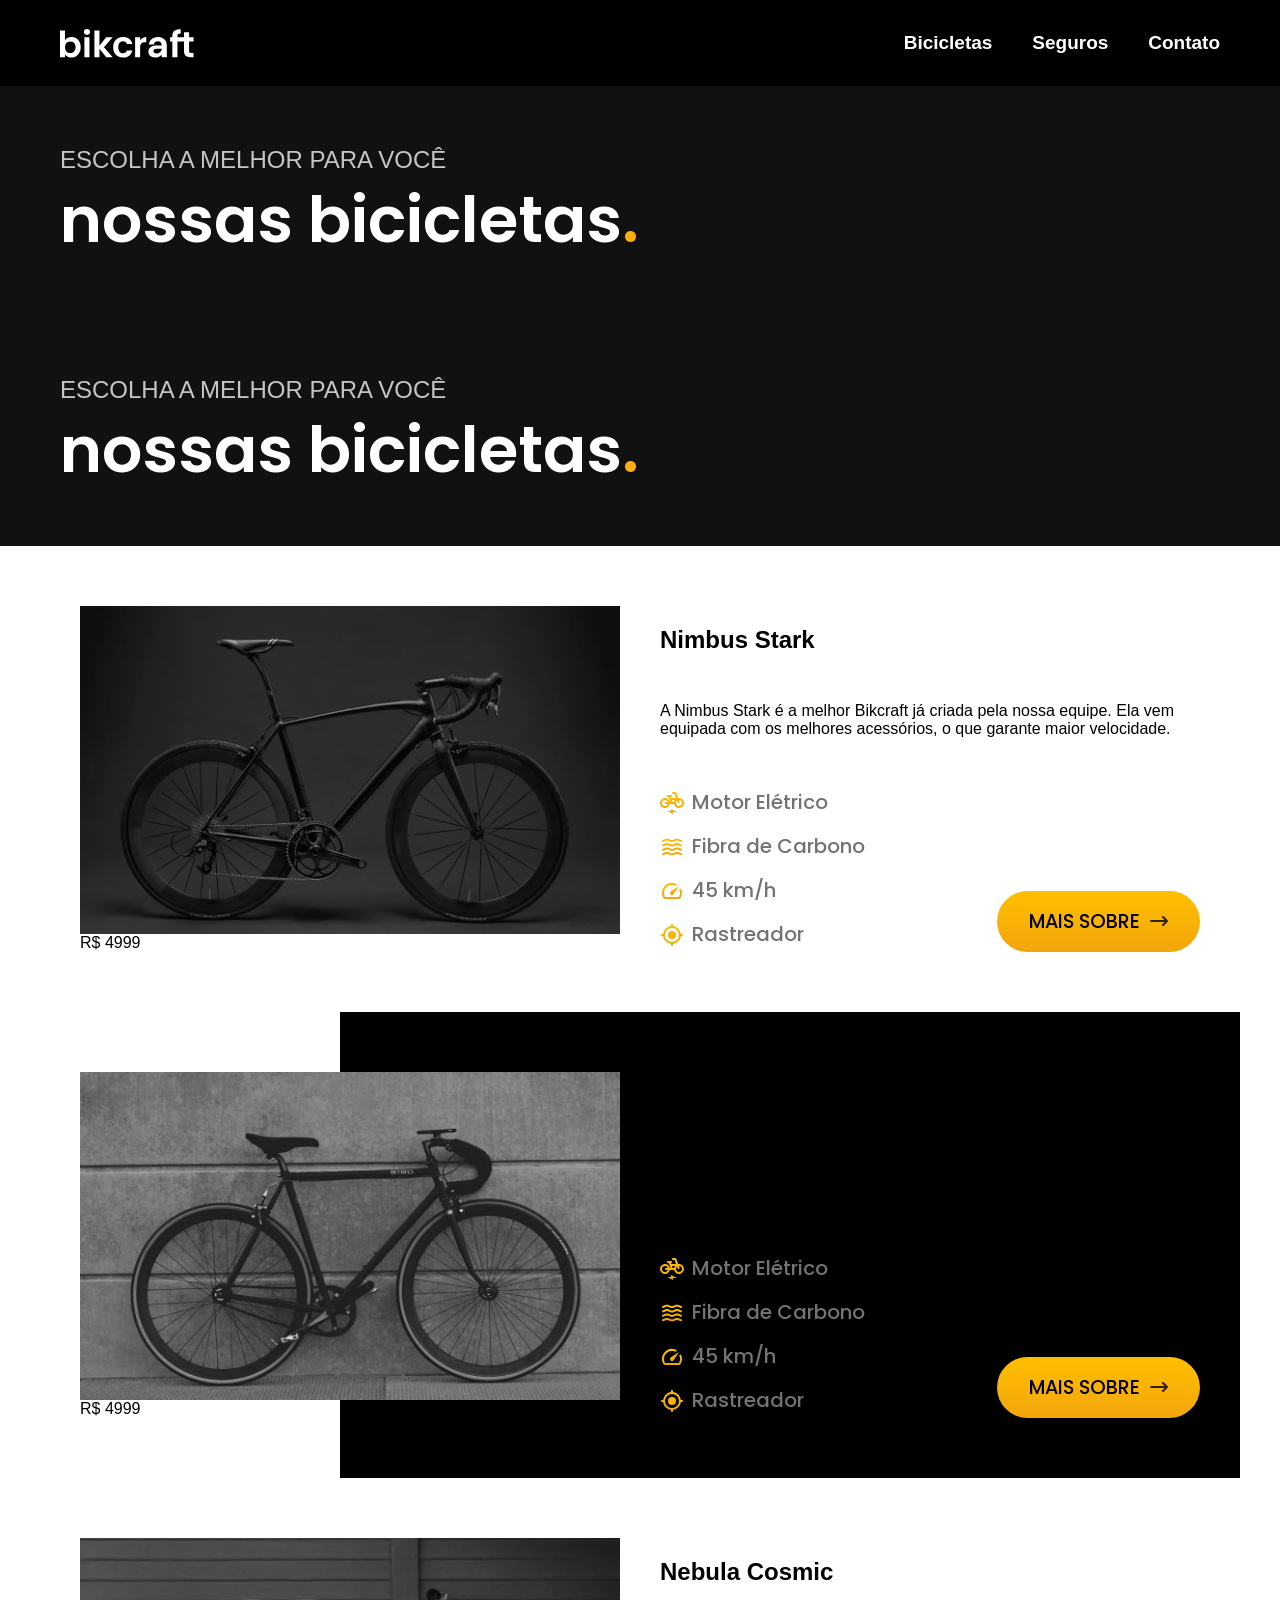
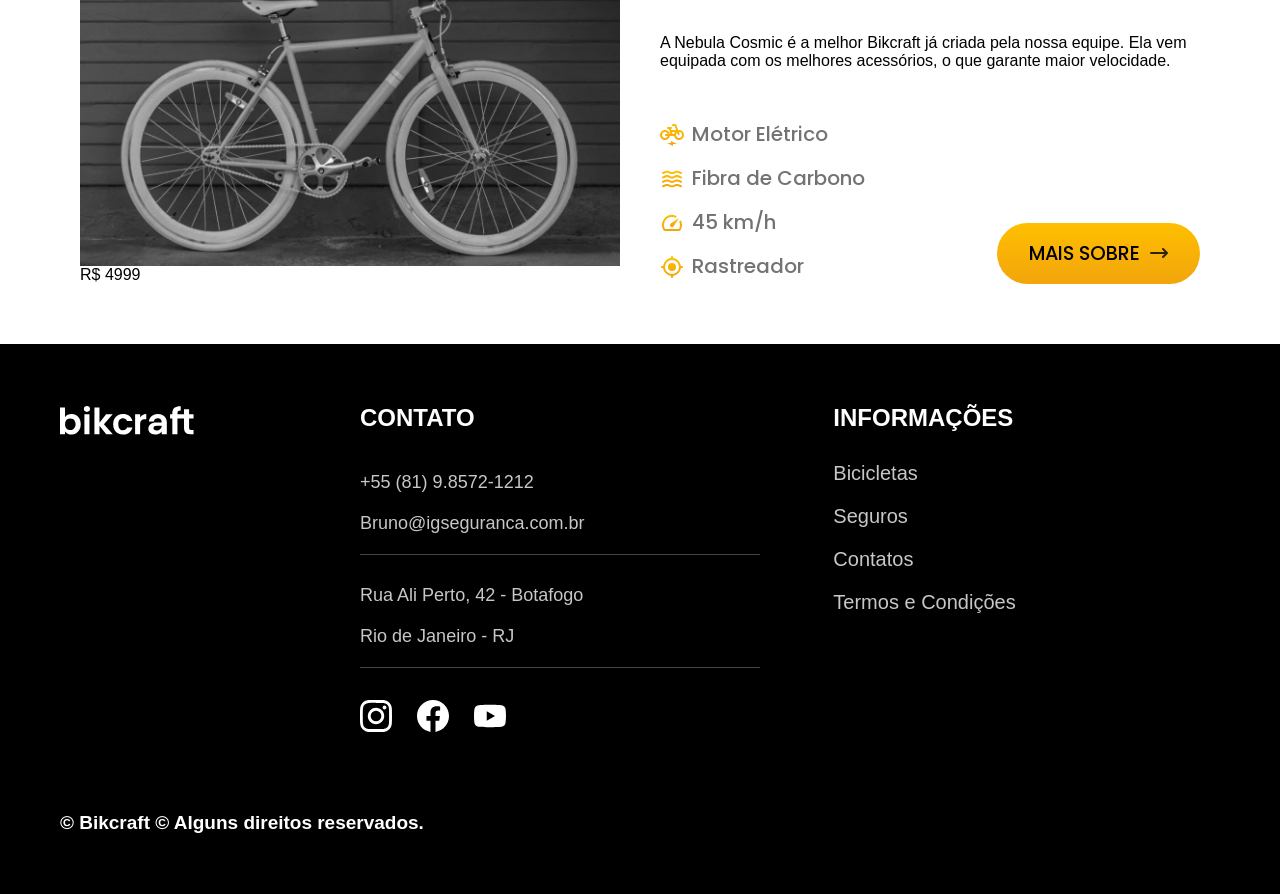
==== bibicletas.html @ bde9c74a "adicionar index bicicletas" ====
<!DOCTYPE html>
<html lang="pt-br">

<head>
  <meta charset="UTF-8">
  <meta name="viewport" content="width=device-width, initial-scale=1.0">
  <title>Document</title>
  <link rel="preconnect" href="https://fonts.googleapis.com">
  <link rel="preconnect" href="https://fonts.gstatic.com" crossorigin>
  <link href="https://fonts.googleapis.com/css2?family=Fira+Sans:wght@400;700&family=Merriweather:ital,opsz,wght@0,18..144,300..900;1,18..144,300..900&family=Poppins:ital,wght@0,100;0,200;0,300;0,400;0,500;0,600;0,700;0,800;0,900;1,100;1,200;1,300;1,400;1,500;1,600;1,700;1,800;1,900&display=swap" rel="stylesheet">
  <link rel="stylesheet" href="./css/style.css">

</head>

<body>
  <header class="header-bg">
    <div class="header">
      <a href="./">
        <img src="./img/bikcraft.svg" alt="">
      </a>
      <nav aria-label="primaria">
        <ul class="header-menu">
          <li><a href="./bicicletas.html">Bicicletas</a></li>
          <li><a href="./seguros.html">Seguros</a></li>
          <li><a href="./contato.html">Contato</a></li>
        </ul>
      </nav>
  </header>
  <main>
    <div class="termos-bg">
      <div class="termos-titulo">
        <p>Escolha a melhor para você</p>
        <h1 class="texto-grande">nossas bicicletas<span class="ponto-amarelo">.</span></h1>
      </div>
    </div>
    <main>
      <div class="termos-bg">
        <div class="termos-titulo">
          <p>Escolha a melhor para você</p>
          <h1 class="texto-grande">nossas bicicletas<span class="ponto-amarelo">.</span></h1>
        </div>
      </div>

      <!-- Primeira Bicicleta: Fundo Branco Padrão -->
      <div class="bicicleta-bloco">
        <div class="bicicletas-conteudo">
          <div class="bicicleta-imagem-preco">
            <img src="./img/bicicletas/nimbus.jpg" alt="Nimbus Stark">
            <span>R$ 4999</span>
          </div>
          <div class="descriçao">
            <h2>Nimbus Stark</h2>
            <p>A Nimbus Stark é a melhor Bikcraft já criada pela nossa equipe. Ela vem equipada com os melhores acessórios, o que garante maior velocidade.</p>
            <ul>
              <li><img src="./img/icones/eletrica.svg" alt=""><span>Motor Elétrico</span></li>
              <li><img src="./img/icones/carbono.svg" alt=""><span>Fibra de Carbono</span></li>
              <li><img src="./img/icones/velocidade.svg" alt=""><span>45 km/h</span></li>
              <li><img src="./img/icones/rastreador.svg" alt=""><span>Rastreador</span></li>
            </ul>
            <a class="botao-seta" href="">Mais sobre</a>
          </div>
        </div>
      </div>

      <!-- Segunda Bicicleta: Fundo Bicolor (Branco/Preto) -->
      <div class="bicicleta-bloco bicicletas-bg">
        <div class="bicicletas-conteudo">
          <div class="bicicleta-imagem-preco">
            <img src="./img/bicicletas/magic.jpg" alt="Magic Might">
            <span>R$ 4999</span>
          </div>
          <div class="descriçao">
            <h2>Magic Might</h2>
            <p>A Magic Might é a melhor Bikcraft já criada pela nossa equipe. Ela vem equipada com os melhores acessórios, o que garante maior velocidade.</p>
            <ul>
              <li><img src="./img/icones/eletrica.svg" alt=""><span>Motor Elétrico</span></li>
              <li><img src="./img/icones/carbono.svg" alt=""><span>Fibra de Carbono</span></li>
              <li><img src="./img/icones/velocidade.svg" alt=""><span>45 km/h</span></li>
              <li><img src="./img/icones/rastreador.svg" alt=""><span>Rastreador</span></li>
            </ul>
            <a class="botao-seta" href="">Mais sobre</a>
          </div>
        </div>
      </div>

      <!-- Terceira Bicicleta: Fundo Branco Padrão -->
      <div class="bicicleta-bloco">
        <div class="bicicletas-conteudo">
          <div class="bicicleta-imagem-preco">
            <img src="./img/bicicletas/nebula.jpg" alt="Nebula Cosmic">
            <span>R$ 4999</span>
          </div>
          <div class="descriçao">
            <h2>Nebula Cosmic</h2>
            <p>A Nebula Cosmic é a melhor Bikcraft já criada pela nossa equipe. Ela vem equipada com os melhores acessórios, o que garante maior velocidade.</p>
            <ul>
              <li><img src="./img/icones/eletrica.svg" alt=""><span>Motor Elétrico</span></li>
              <li><img src="./img/icones/carbono.svg" alt=""><span>Fibra de Carbono</span></li>
              <li><img src="./img/icones/velocidade.svg" alt=""><span>45 km/h</span></li>
              <li><img src="./img/icones/rastreador.svg" alt=""><span>Rastreador</span></li>
            </ul>
            <a class="botao-seta" href="">Mais sobre</a>
          </div>
        </div>
      </div>
    </main>

    <footer class="footer-bg">
      <div class="footer-container">
        <img src="./img/bikcraft.svg" alt="">
        <div class="contato-container">
          <h4>Contato</h4>
          <ul class="footer-contato">
            <li>+55 (81) 9.8572-1212</li>
            <li>Bruno@igseguranca.com.br</li>
            <li class="espaco">Rua Ali Perto, 42 - Botafogo</li>
            <li>Rio de Janeiro - RJ</li>
          </ul>
          <div class="footer-redes">
            <img src="./img/redes/instagram.svg" alt="">
            <img src="./img/redes/facebook.svg" alt="">
            <img src="./img/redes/youtube.svg" alt="">
          </div>
        </div>
        <div class="informacoes">
          <h6>Informações</h6>
          <ul class="footer-links">
            <li><a href="#bicicletas">Bicicletas</a></li>
            <li><a href="#seguros">Seguros</a></li>
            <li><a href="#contatos">Contatos</a></li>
            <li><a href="/termos.html">Termos e Condições</a></li>
          </ul>
        </div>
        <h5>&copy; Bikcraft © Alguns direitos reservados.</h5>
      </div>
    </footer>
</body>

</html>
---- css/style.css ----
@import "./global/global.css";
@import "./global/header.css";

/* INTRODUÇÃO */
@import "./home/introdução.css";

/* UTILITÁRIOS */
@import "./utilitarios/componentes.css";

/* TIPOGRAFIA */
@import "./utilitarios/tipografia.css";

/* ARTIGO */
@import "./bicicletas/bicicletas.css";

/* TECNOLOGIA */
@import "./home/tecnologia.css";

/* PARCEIROS */
@import "./home/parceiros.css";

/* DEPOIMENTO */
@import "./home/depoimento.css";

/* SEGUROS */
@import "./home/seguros.css";

/* FOOTER */
@import "./home/footer.css";

/* TERMOS */
@import "./termos/termos.css";
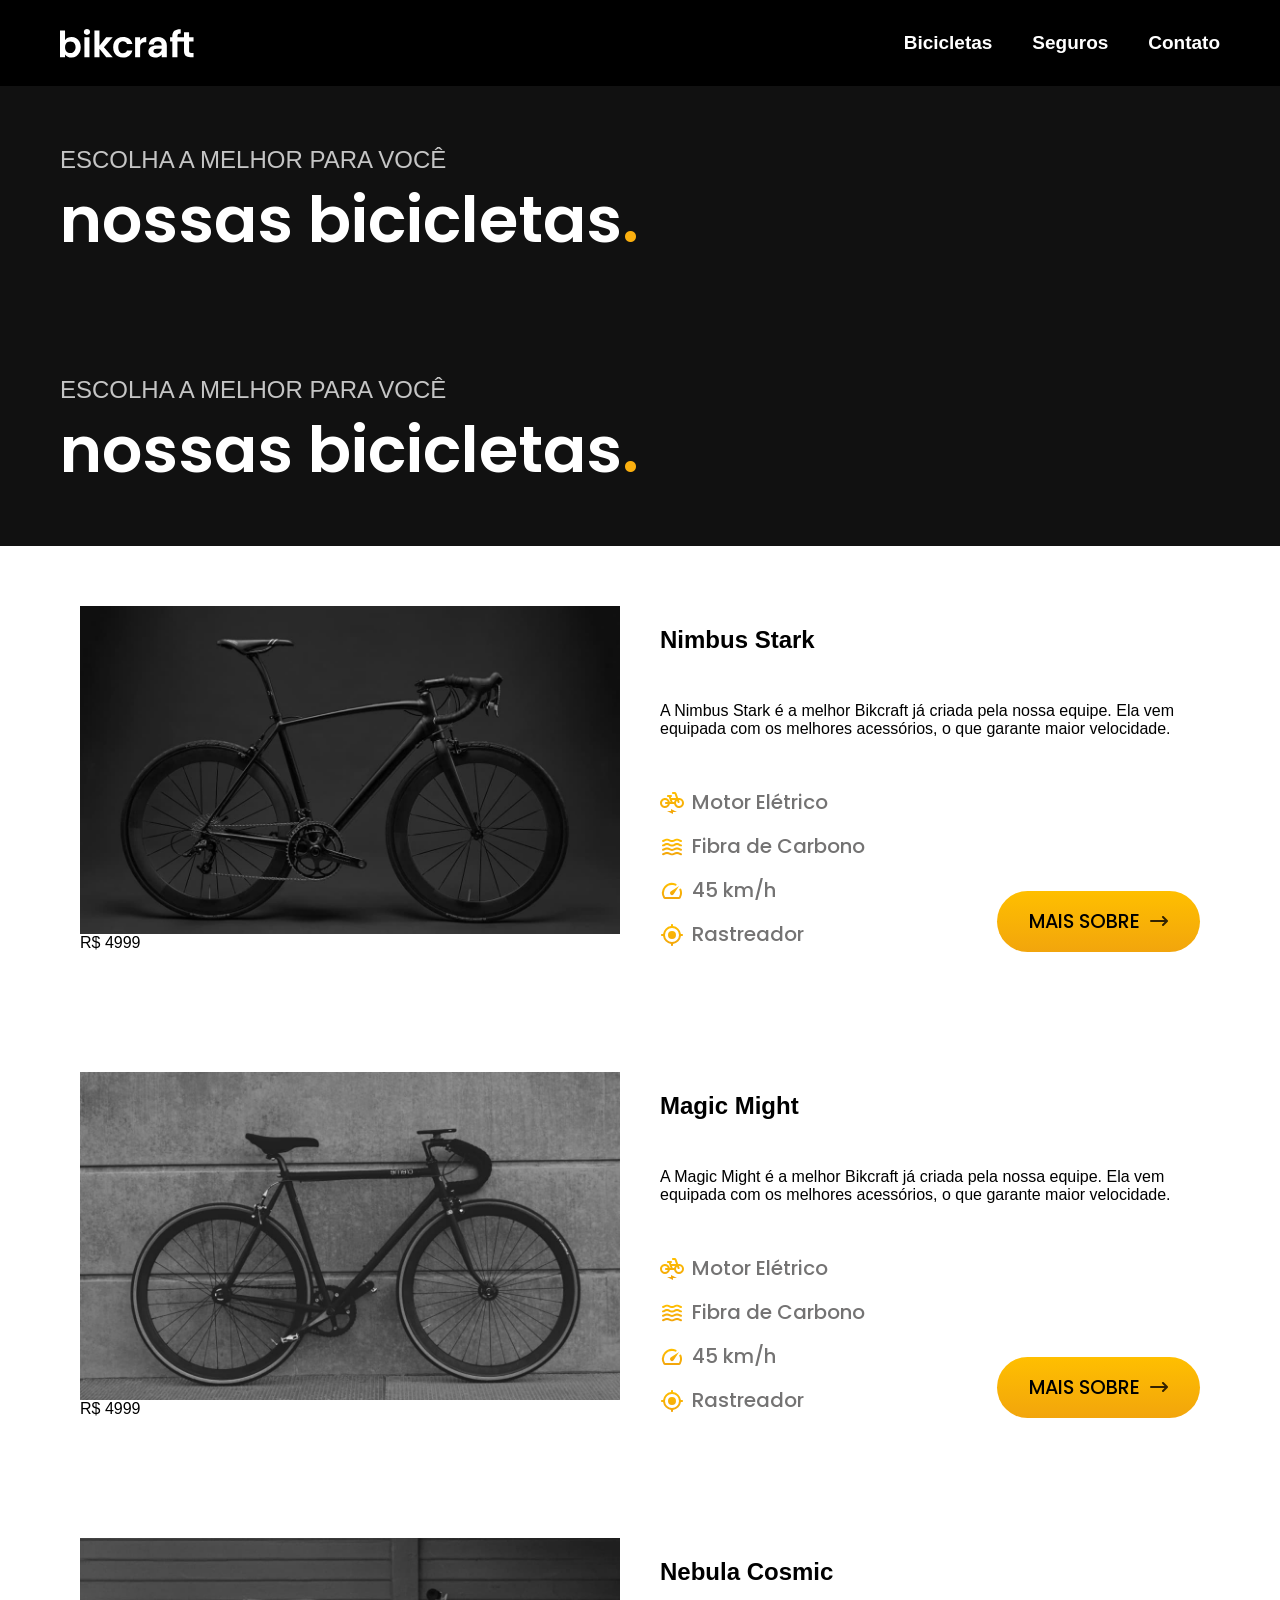
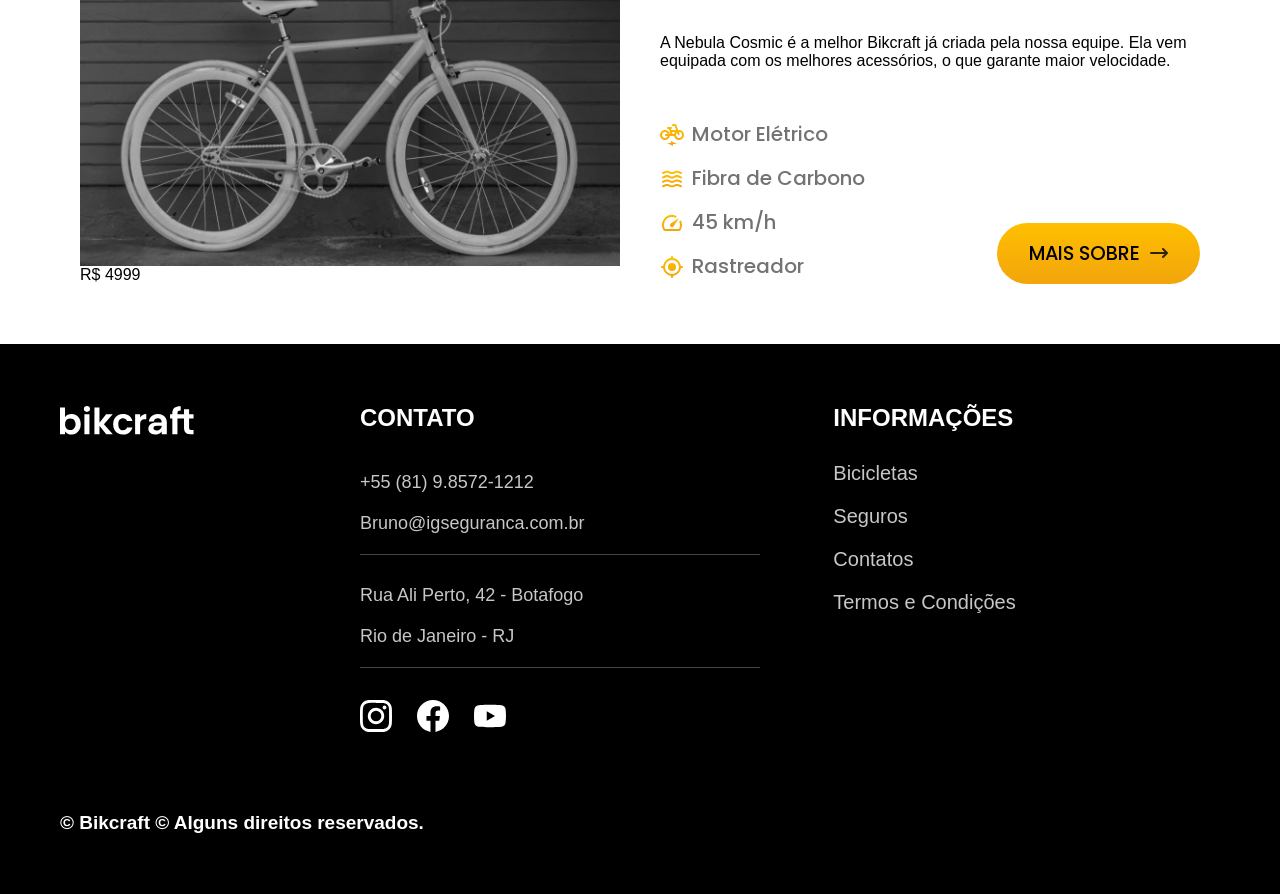
==== commit 0e5c63a0: "redirecionar bicicletas para index.html" ====
--- a/bibicletas.html
+++ b/bibicletas.html
@@ -20,7 +20,7 @@
       </a>
       <nav aria-label="primaria">
         <ul class="header-menu">
-          <li><a href="./bicicletas.html">Bicicletas</a></li>
+          <li><a href="./bibicletas.html">Bicicletas</a></li>
           <li><a href="./seguros.html">Seguros</a></li>
           <li><a href="./contato.html">Contato</a></li>
         </ul>
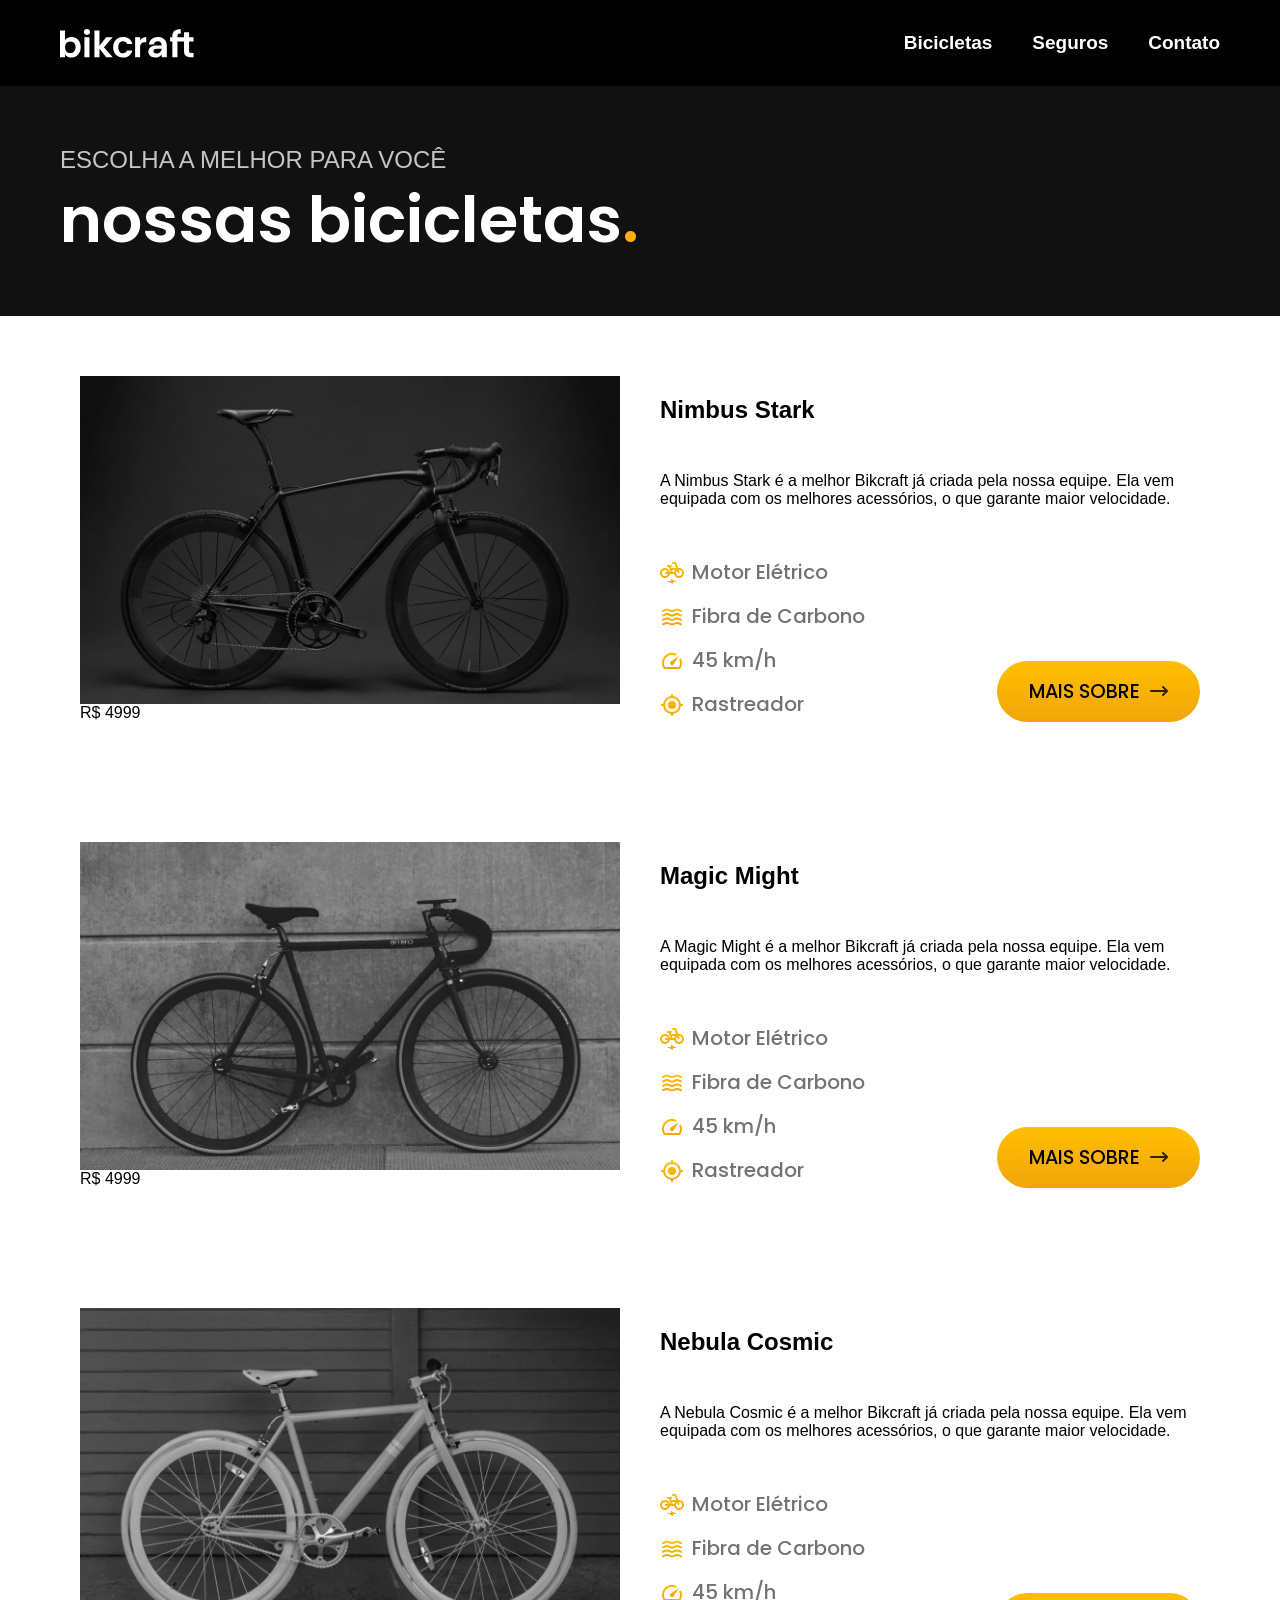
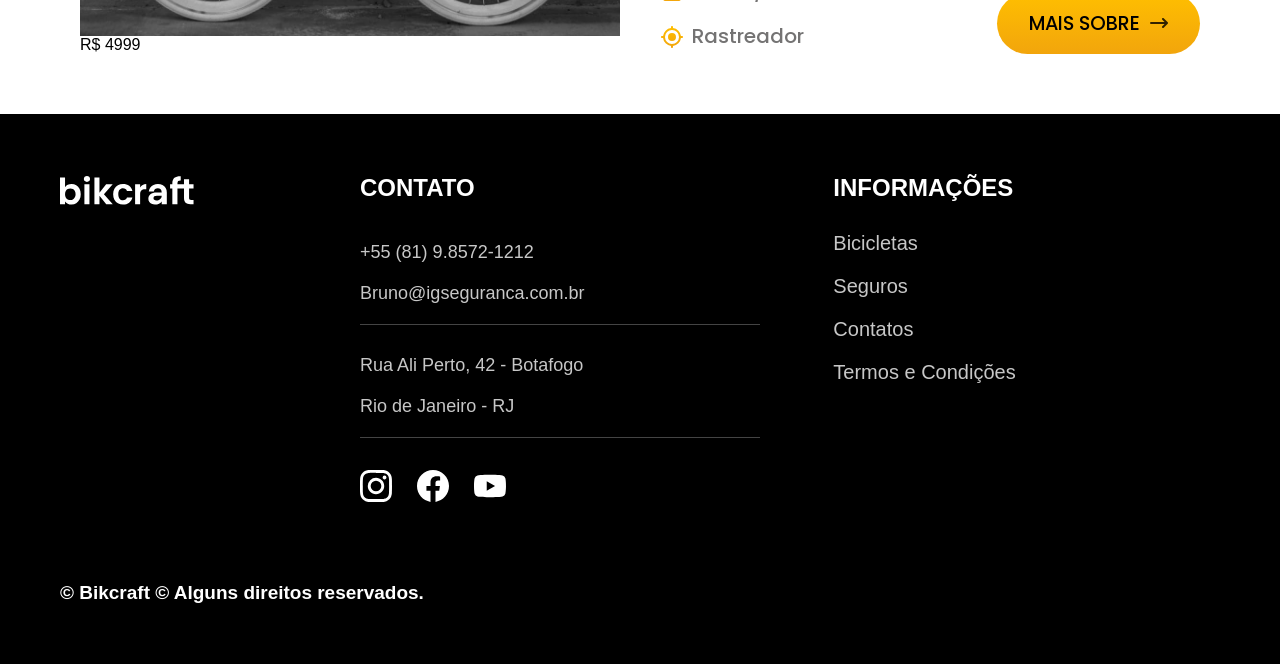
==== commit 4ec3092b: "adicionar seguros.html + estilização" ====
--- a/bibicletas.html
+++ b/bibicletas.html
@@ -33,107 +33,94 @@
         <h1 class="texto-grande">nossas bicicletas<span class="ponto-amarelo">.</span></h1>
       </div>
     </div>
-    <main>
-      <div class="termos-bg">
-        <div class="termos-titulo">
-          <p>Escolha a melhor para você</p>
-          <h1 class="texto-grande">nossas bicicletas<span class="ponto-amarelo">.</span></h1>
+    <div class="bicicleta-bloco">
+      <div class="bicicletas-conteudo">
+        <div class="bicicleta-imagem-preco">
+          <img src="./img/bicicletas/nimbus.jpg" alt="Nimbus Stark">
+          <span>R$ 4999</span>
+        </div>
+        <div class="descriçao">
+          <h2>Nimbus Stark</h2>
+          <p>A Nimbus Stark é a melhor Bikcraft já criada pela nossa equipe. Ela vem equipada com os melhores acessórios, o que garante maior velocidade.</p>
+          <ul>
+            <li><img src="./img/icones/eletrica.svg" alt=""><span>Motor Elétrico</span></li>
+            <li><img src="./img/icones/carbono.svg" alt=""><span>Fibra de Carbono</span></li>
+            <li><img src="./img/icones/velocidade.svg" alt=""><span>45 km/h</span></li>
+            <li><img src="./img/icones/rastreador.svg" alt=""><span>Rastreador</span></li>
+          </ul>
+          <a class="botao-seta" href="">Mais sobre</a>
         </div>
       </div>
-
-      <!-- Primeira Bicicleta: Fundo Branco Padrão -->
-      <div class="bicicleta-bloco">
-        <div class="bicicletas-conteudo">
-          <div class="bicicleta-imagem-preco">
-            <img src="./img/bicicletas/nimbus.jpg" alt="Nimbus Stark">
-            <span>R$ 4999</span>
-          </div>
-          <div class="descriçao">
-            <h2>Nimbus Stark</h2>
-            <p>A Nimbus Stark é a melhor Bikcraft já criada pela nossa equipe. Ela vem equipada com os melhores acessórios, o que garante maior velocidade.</p>
-            <ul>
-              <li><img src="./img/icones/eletrica.svg" alt=""><span>Motor Elétrico</span></li>
-              <li><img src="./img/icones/carbono.svg" alt=""><span>Fibra de Carbono</span></li>
-              <li><img src="./img/icones/velocidade.svg" alt=""><span>45 km/h</span></li>
-              <li><img src="./img/icones/rastreador.svg" alt=""><span>Rastreador</span></li>
-            </ul>
-            <a class="botao-seta" href="">Mais sobre</a>
-          </div>
+    </div>
+    <div class="bicicleta-bloco bicicletas-bg">
+      <div class="bicicletas-conteudo">
+        <div class="bicicleta-imagem-preco">
+          <img src="./img/bicicletas/magic.jpg" alt="Magic Might">
+          <span>R$ 4999</span>
+        </div>
+        <div class="descriçao">
+          <h2>Magic Might</h2>
+          <p>A Magic Might é a melhor Bikcraft já criada pela nossa equipe. Ela vem equipada com os melhores acessórios, o que garante maior velocidade.</p>
+          <ul>
+            <li><img src="./img/icones/eletrica.svg" alt=""><span>Motor Elétrico</span></li>
+            <li><img src="./img/icones/carbono.svg" alt=""><span>Fibra de Carbono</span></li>
+            <li><img src="./img/icones/velocidade.svg" alt=""><span>45 km/h</span></li>
+            <li><img src="./img/icones/rastreador.svg" alt=""><span>Rastreador</span></li>
+          </ul>
+          <a class="botao-seta" href="">Mais sobre</a>
         </div>
       </div>
-
-      <!-- Segunda Bicicleta: Fundo Bicolor (Branco/Preto) -->
-      <div class="bicicleta-bloco bicicletas-bg">
-        <div class="bicicletas-conteudo">
-          <div class="bicicleta-imagem-preco">
-            <img src="./img/bicicletas/magic.jpg" alt="Magic Might">
-            <span>R$ 4999</span>
-          </div>
-          <div class="descriçao">
-            <h2>Magic Might</h2>
-            <p>A Magic Might é a melhor Bikcraft já criada pela nossa equipe. Ela vem equipada com os melhores acessórios, o que garante maior velocidade.</p>
-            <ul>
-              <li><img src="./img/icones/eletrica.svg" alt=""><span>Motor Elétrico</span></li>
-              <li><img src="./img/icones/carbono.svg" alt=""><span>Fibra de Carbono</span></li>
-              <li><img src="./img/icones/velocidade.svg" alt=""><span>45 km/h</span></li>
-              <li><img src="./img/icones/rastreador.svg" alt=""><span>Rastreador</span></li>
-            </ul>
-            <a class="botao-seta" href="">Mais sobre</a>
-          </div>
+    </div>
+    <div class="bicicleta-bloco">
+      <div class="bicicletas-conteudo">
+        <div class="bicicleta-imagem-preco">
+          <img src="./img/bicicletas/nebula.jpg" alt="Nebula Cosmic">
+          <span>R$ 4999</span>
+        </div>
+        <div class="descriçao">
+          <h2>Nebula Cosmic</h2>
+          <p>A Nebula Cosmic é a melhor Bikcraft já criada pela nossa equipe. Ela vem equipada com os melhores acessórios, o que garante maior velocidade.</p>
+          <ul>
+            <li><img src="./img/icones/eletrica.svg" alt=""><span>Motor Elétrico</span></li>
+            <li><img src="./img/icones/carbono.svg" alt=""><span>Fibra de Carbono</span></li>
+            <li><img src="./img/icones/velocidade.svg" alt=""><span>45 km/h</span></li>
+            <li><img src="./img/icones/rastreador.svg" alt=""><span>Rastreador</span></li>
+          </ul>
+          <a class="botao-seta" href="">Mais sobre</a>
         </div>
       </div>
+    </div>
+  </main>
 
-      <!-- Terceira Bicicleta: Fundo Branco Padrão -->
-      <div class="bicicleta-bloco">
-        <div class="bicicletas-conteudo">
-          <div class="bicicleta-imagem-preco">
-            <img src="./img/bicicletas/nebula.jpg" alt="Nebula Cosmic">
-            <span>R$ 4999</span>
-          </div>
-          <div class="descriçao">
-            <h2>Nebula Cosmic</h2>
-            <p>A Nebula Cosmic é a melhor Bikcraft já criada pela nossa equipe. Ela vem equipada com os melhores acessórios, o que garante maior velocidade.</p>
-            <ul>
-              <li><img src="./img/icones/eletrica.svg" alt=""><span>Motor Elétrico</span></li>
-              <li><img src="./img/icones/carbono.svg" alt=""><span>Fibra de Carbono</span></li>
-              <li><img src="./img/icones/velocidade.svg" alt=""><span>45 km/h</span></li>
-              <li><img src="./img/icones/rastreador.svg" alt=""><span>Rastreador</span></li>
-            </ul>
-            <a class="botao-seta" href="">Mais sobre</a>
-          </div>
+  <footer class="footer-bg">
+    <div class="footer-container">
+      <img src="./img/bikcraft.svg" alt="">
+      <div class="contato-container">
+        <h4>Contato</h4>
+        <ul class="footer-contato">
+          <li>+55 (81) 9.8572-1212</li>
+          <li>Bruno@igseguranca.com.br</li>
+          <li class="espaco">Rua Ali Perto, 42 - Botafogo</li>
+          <li>Rio de Janeiro - RJ</li>
+        </ul>
+        <div class="footer-redes">
+          <img src="./img/redes/instagram.svg" alt="">
+          <img src="./img/redes/facebook.svg" alt="">
+          <img src="./img/redes/youtube.svg" alt="">
         </div>
       </div>
-    </main>
-
-    <footer class="footer-bg">
-      <div class="footer-container">
-        <img src="./img/bikcraft.svg" alt="">
-        <div class="contato-container">
-          <h4>Contato</h4>
-          <ul class="footer-contato">
-            <li>+55 (81) 9.8572-1212</li>
-            <li>Bruno@igseguranca.com.br</li>
-            <li class="espaco">Rua Ali Perto, 42 - Botafogo</li>
-            <li>Rio de Janeiro - RJ</li>
-          </ul>
-          <div class="footer-redes">
-            <img src="./img/redes/instagram.svg" alt="">
-            <img src="./img/redes/facebook.svg" alt="">
-            <img src="./img/redes/youtube.svg" alt="">
-          </div>
-        </div>
-        <div class="informacoes">
-          <h6>Informações</h6>
-          <ul class="footer-links">
-            <li><a href="#bicicletas">Bicicletas</a></li>
-            <li><a href="#seguros">Seguros</a></li>
-            <li><a href="#contatos">Contatos</a></li>
-            <li><a href="/termos.html">Termos e Condições</a></li>
-          </ul>
-        </div>
-        <h5>&copy; Bikcraft © Alguns direitos reservados.</h5>
+      <div class="informacoes">
+        <h6>Informações</h6>
+        <ul class="footer-links">
+          <li><a href="#bicicletas">Bicicletas</a></li>
+          <li><a href="#seguros">Seguros</a></li>
+          <li><a href="#contatos">Contatos</a></li>
+          <li><a href="/termos.html">Termos e Condições</a></li>
+        </ul>
       </div>
-    </footer>
+      <h5>&copy; Bikcraft © Alguns direitos reservados.</h5>
+    </div>
+  </footer>
 </body>
 
 </html>
--- a/css/style.css
+++ b/css/style.css
@@ -23,10 +23,13 @@
 @import "./home/depoimento.css";
 
 /* SEGUROS */
-@import "./home/seguros.css";
+@import "./seguros/seguros.css";
 
 /* FOOTER */
 @import "./home/footer.css";
 
 /* TERMOS */
 @import "./termos/termos.css";
+
+/* VANTAGENS */
+@import "./seguros/vantagens.css";
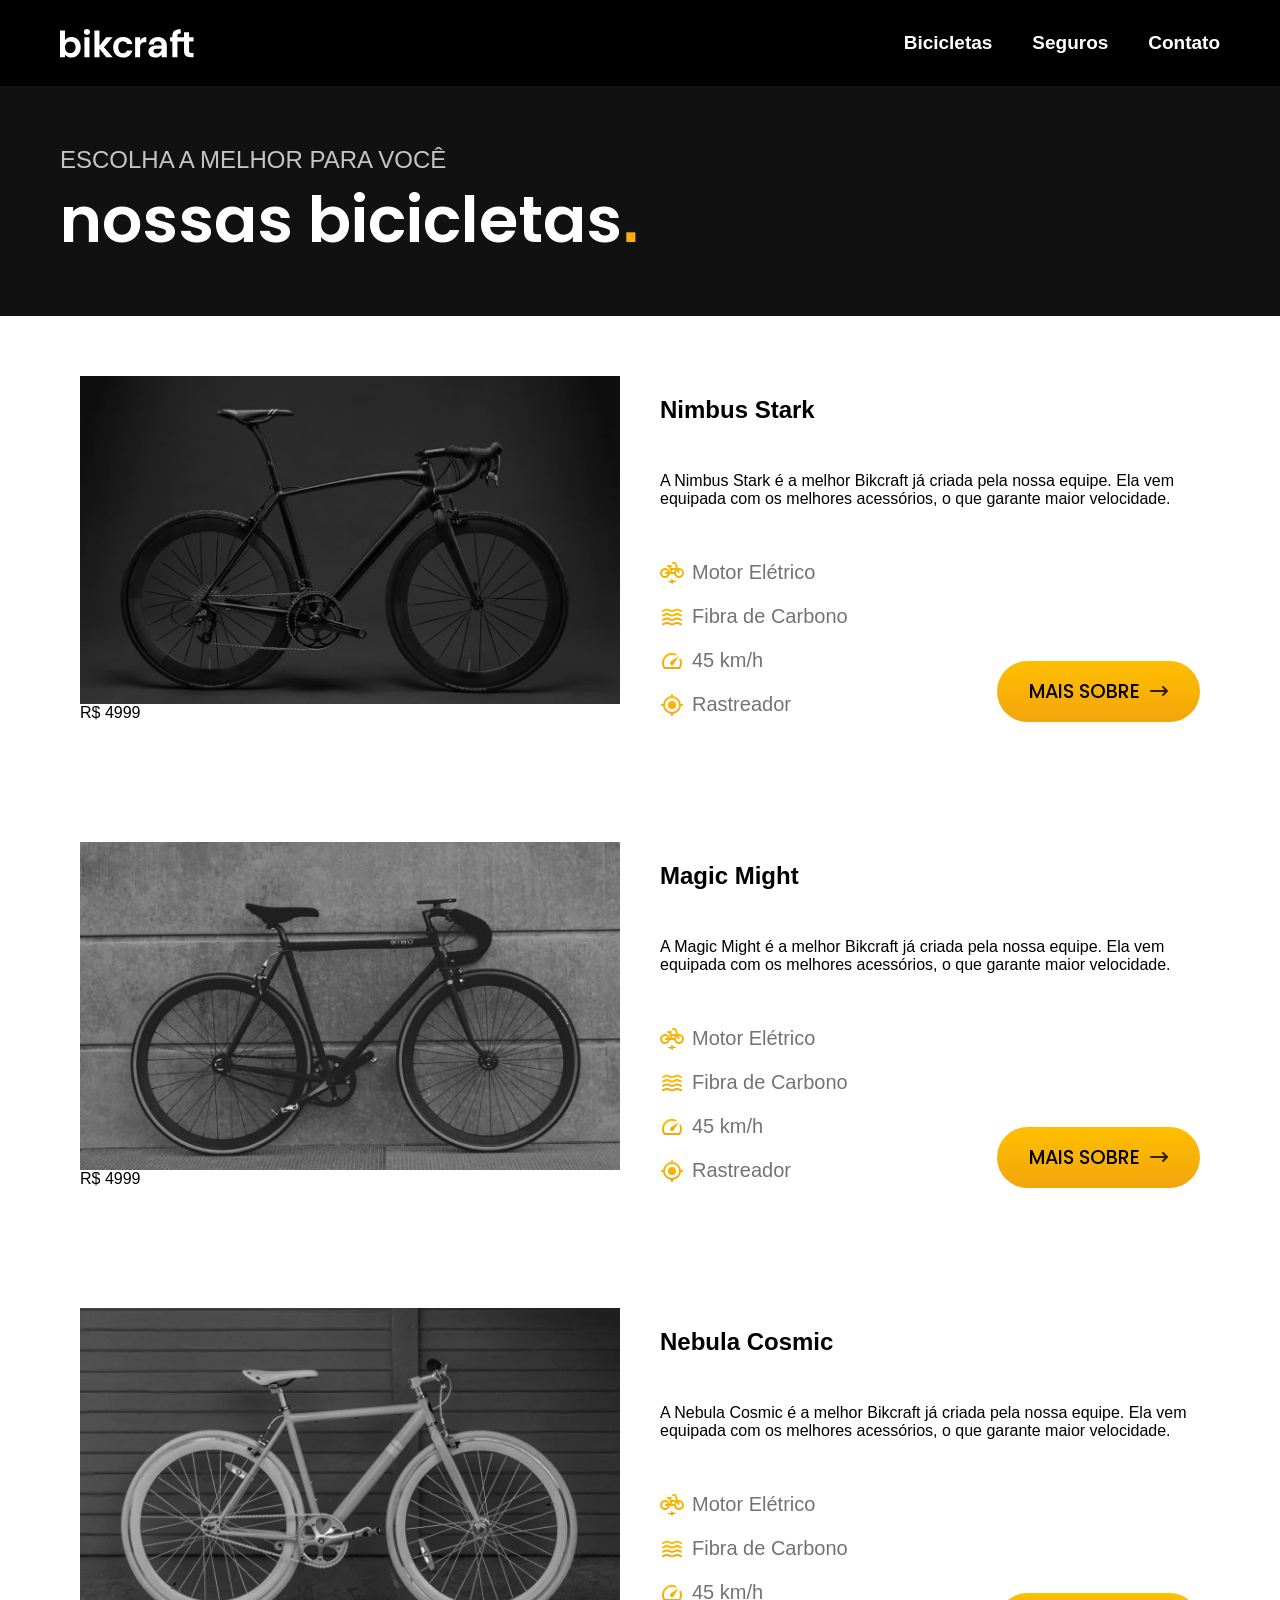
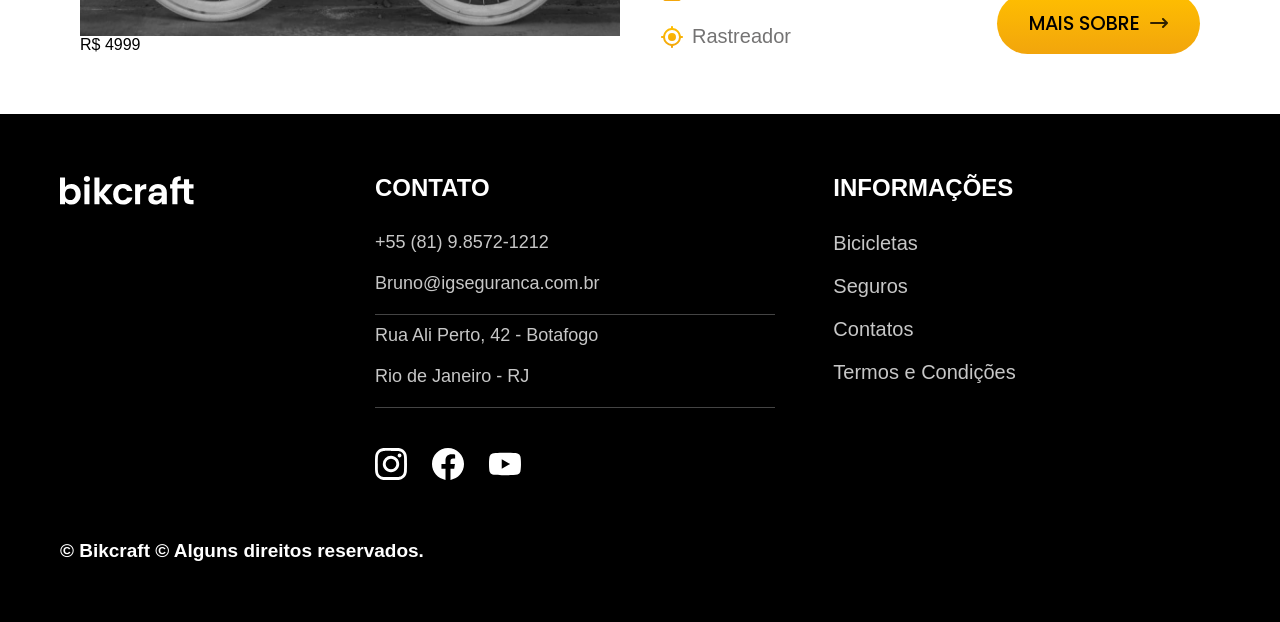
==== commit bd0b9ac8: "ajustar footer" ====
--- a/bibicletas.html
+++ b/bibicletas.html
@@ -91,30 +91,33 @@
       </div>
     </div>
   </main>
-
   <footer class="footer-bg">
     <div class="footer-container">
       <img src="./img/bikcraft.svg" alt="">
       <div class="contato-container">
-        <h4>Contato</h4>
-        <ul class="footer-contato">
-          <li>+55 (81) 9.8572-1212</li>
-          <li>Bruno@igseguranca.com.br</li>
-          <li class="espaco">Rua Ali Perto, 42 - Botafogo</li>
-          <li>Rio de Janeiro - RJ</li>
-        </ul>
-        <div class="footer-redes">
-          <img src="./img/redes/instagram.svg" alt="">
-          <img src="./img/redes/facebook.svg" alt="">
-          <img src="./img/redes/youtube.svg" alt="">
+        <div>
+          <div>
+            <h4>Contato</h4>
+            <ul class="footer-contato">
+              <li>+55 (81) 9.8572-1212</li>
+              <li>Bruno@igseguranca.com.br</li>
+              <li>Rua Ali Perto, 42 - Botafogo</li>
+              <li>Rio de Janeiro - RJ</li>
+            </ul>
+          </div>
+          <div class="footer-redes">
+            <img src="./img/redes/instagram.svg" alt="">
+            <img src="./img/redes/facebook.svg" alt="">
+            <img src="./img/redes/youtube.svg" alt="">
+          </div>
         </div>
       </div>
       <div class="informacoes">
         <h6>Informações</h6>
         <ul class="footer-links">
-          <li><a href="#bicicletas">Bicicletas</a></li>
-          <li><a href="#seguros">Seguros</a></li>
-          <li><a href="#contatos">Contatos</a></li>
+          <li><a href="/">Bicicletas</a></li>
+          <li><a href="/">Seguros</a></li>
+          <li><a href="/">Contatos</a></li>
           <li><a href="/termos.html">Termos e Condições</a></li>
         </ul>
       </div>
--- a/css/style.css
+++ b/css/style.css
@@ -33,3 +33,6 @@
 
 /* VANTAGENS */
 @import "./seguros/vantagens.css";
+
+/* CONTATO */
+@import "./contato/contato.css";
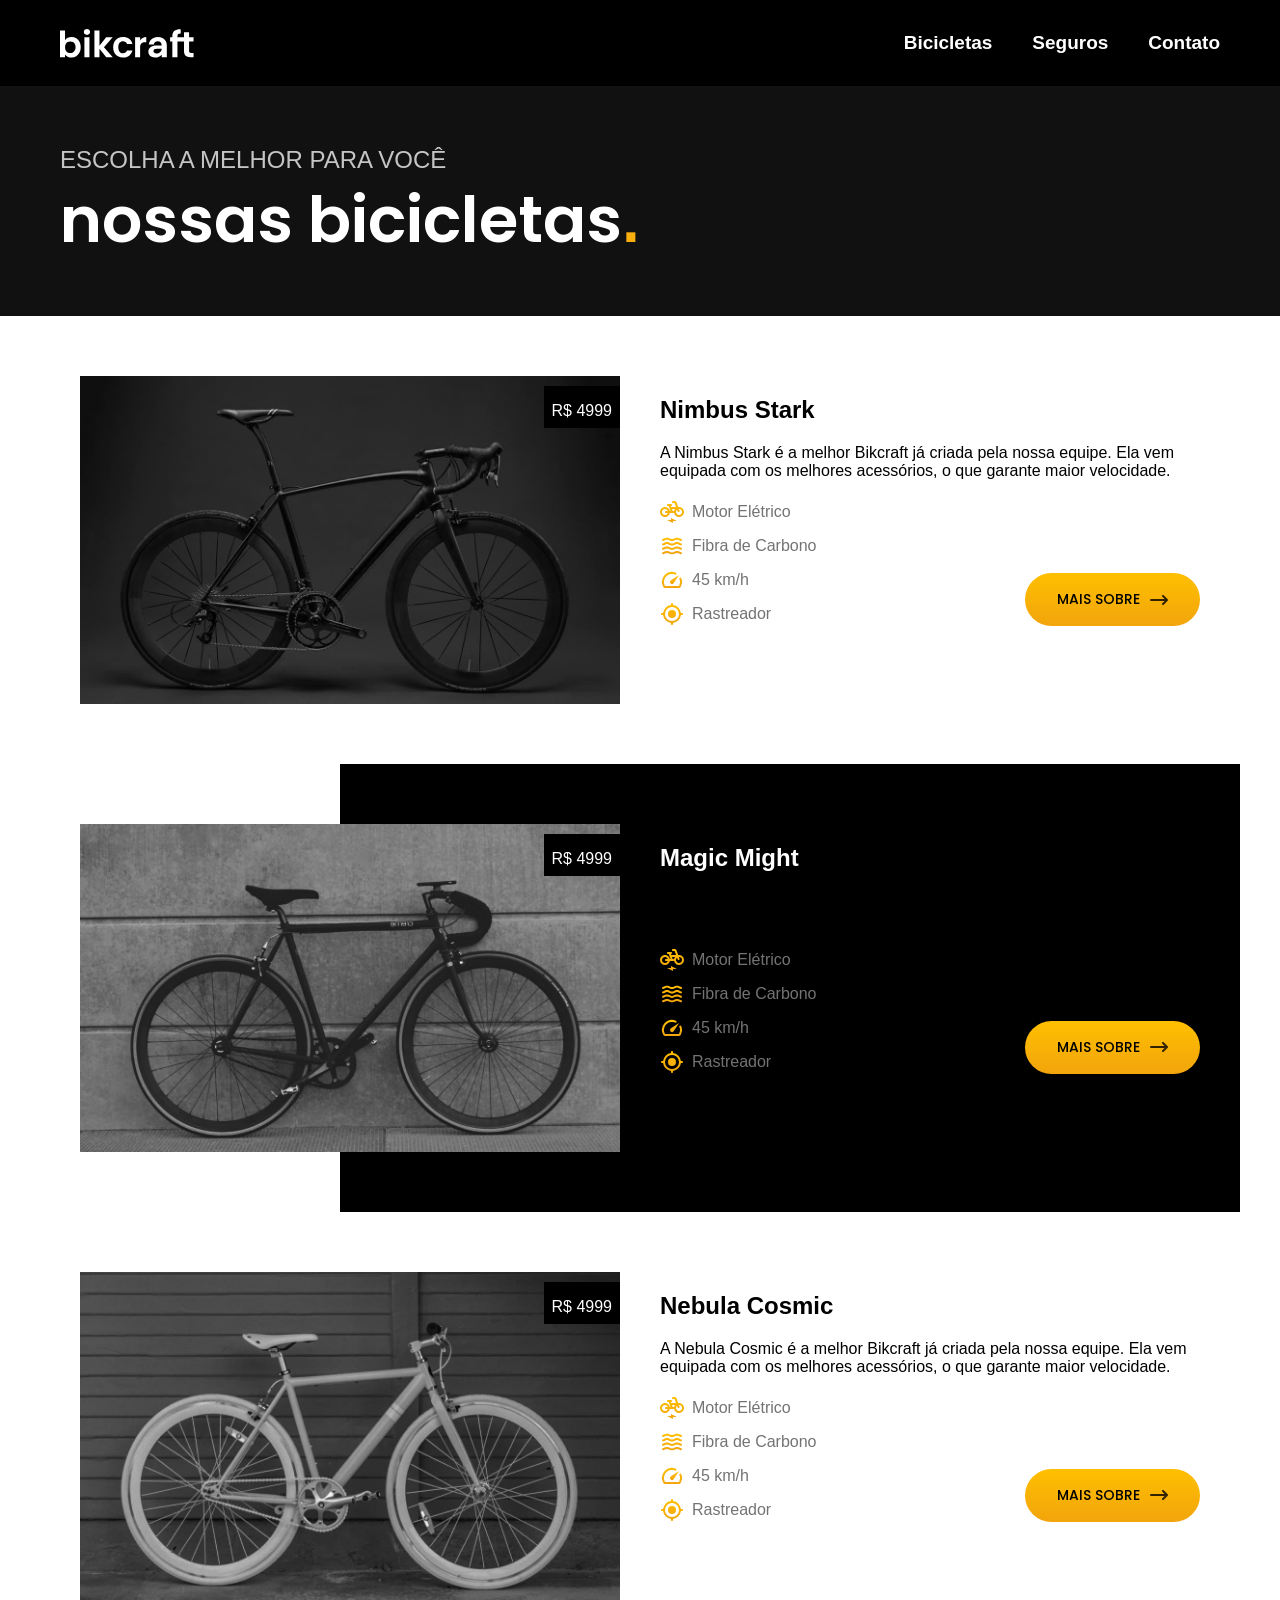
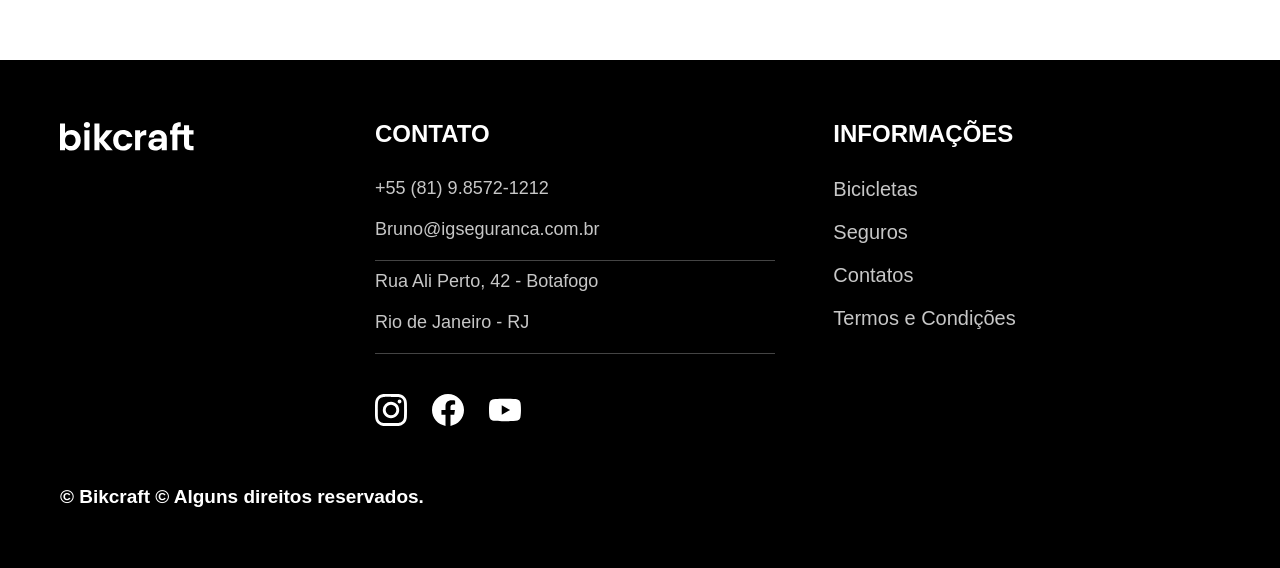
==== commit d59fbc46: "alterar bicicletas.html" ====
--- a/bibicletas.html
+++ b/bibicletas.html
@@ -35,9 +35,9 @@
     </div>
     <div class="bicicleta-bloco">
       <div class="bicicletas-conteudo">
-        <div class="bicicleta-imagem-preco">
+        <div class="bicicleta-imagem">
           <img src="./img/bicicletas/nimbus.jpg" alt="Nimbus Stark">
-          <span>R$ 4999</span>
+          <span class="branco">R$ 4999</span>
         </div>
         <div class="descriçao">
           <h2>Nimbus Stark</h2>
@@ -54,12 +54,12 @@
     </div>
     <div class="bicicleta-bloco bicicletas-bg">
       <div class="bicicletas-conteudo">
-        <div class="bicicleta-imagem-preco">
+        <div class="bicicleta-imagem">
           <img src="./img/bicicletas/magic.jpg" alt="Magic Might">
-          <span>R$ 4999</span>
+          <span class="branco">R$ 4999</span>
         </div>
         <div class="descriçao">
-          <h2>Magic Might</h2>
+          <h2 class="branco">Magic Might</h2>
           <p>A Magic Might é a melhor Bikcraft já criada pela nossa equipe. Ela vem equipada com os melhores acessórios, o que garante maior velocidade.</p>
           <ul>
             <li><img src="./img/icones/eletrica.svg" alt=""><span>Motor Elétrico</span></li>
@@ -73,9 +73,9 @@
     </div>
     <div class="bicicleta-bloco">
       <div class="bicicletas-conteudo">
-        <div class="bicicleta-imagem-preco">
+        <div class="bicicleta-imagem">
           <img src="./img/bicicletas/nebula.jpg" alt="Nebula Cosmic">
-          <span>R$ 4999</span>
+          <span class="branco">R$ 4999</span>
         </div>
         <div class="descriçao">
           <h2>Nebula Cosmic</h2>
--- a/css/style.css
+++ b/css/style.css
@@ -36,3 +36,6 @@
 
 /* CONTATO */
 @import "./contato/contato.css";
+
+/* ORCAMENTO */
+@import "./utilitarios/orcamento.css";
